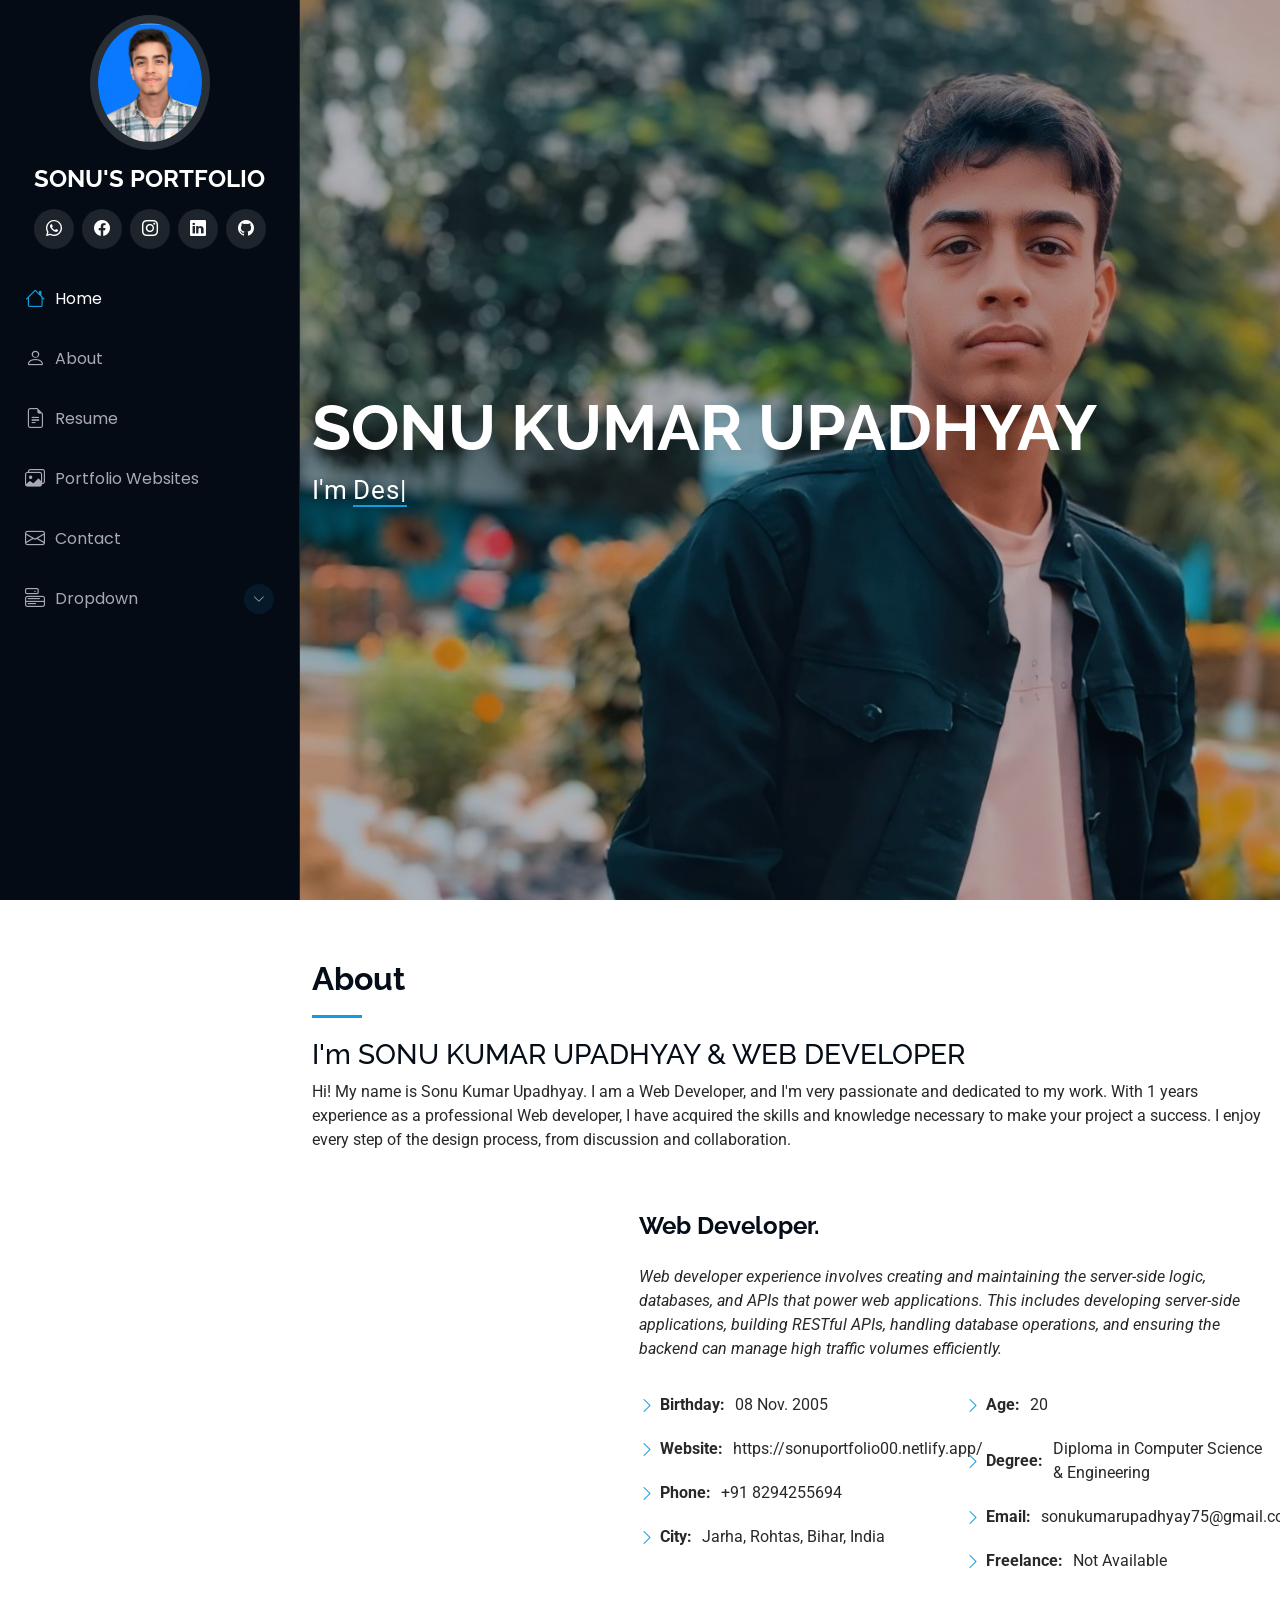
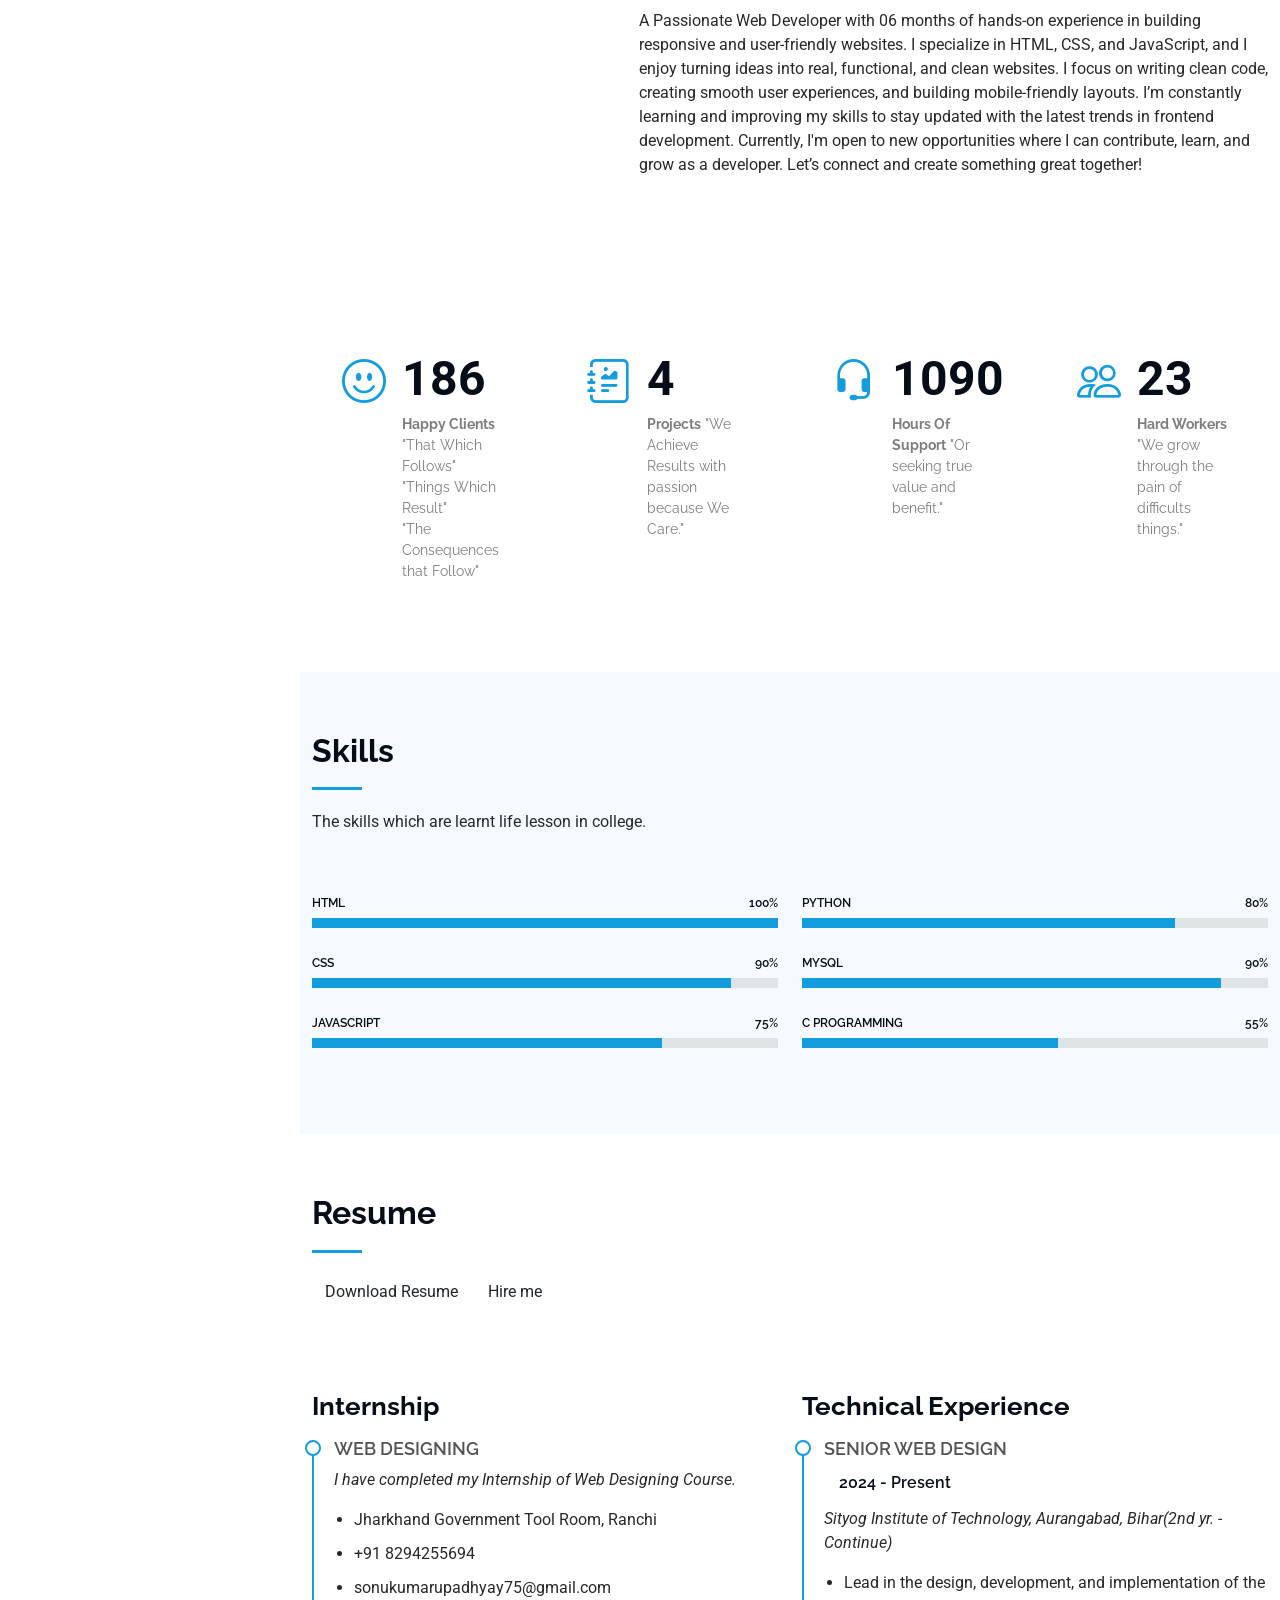
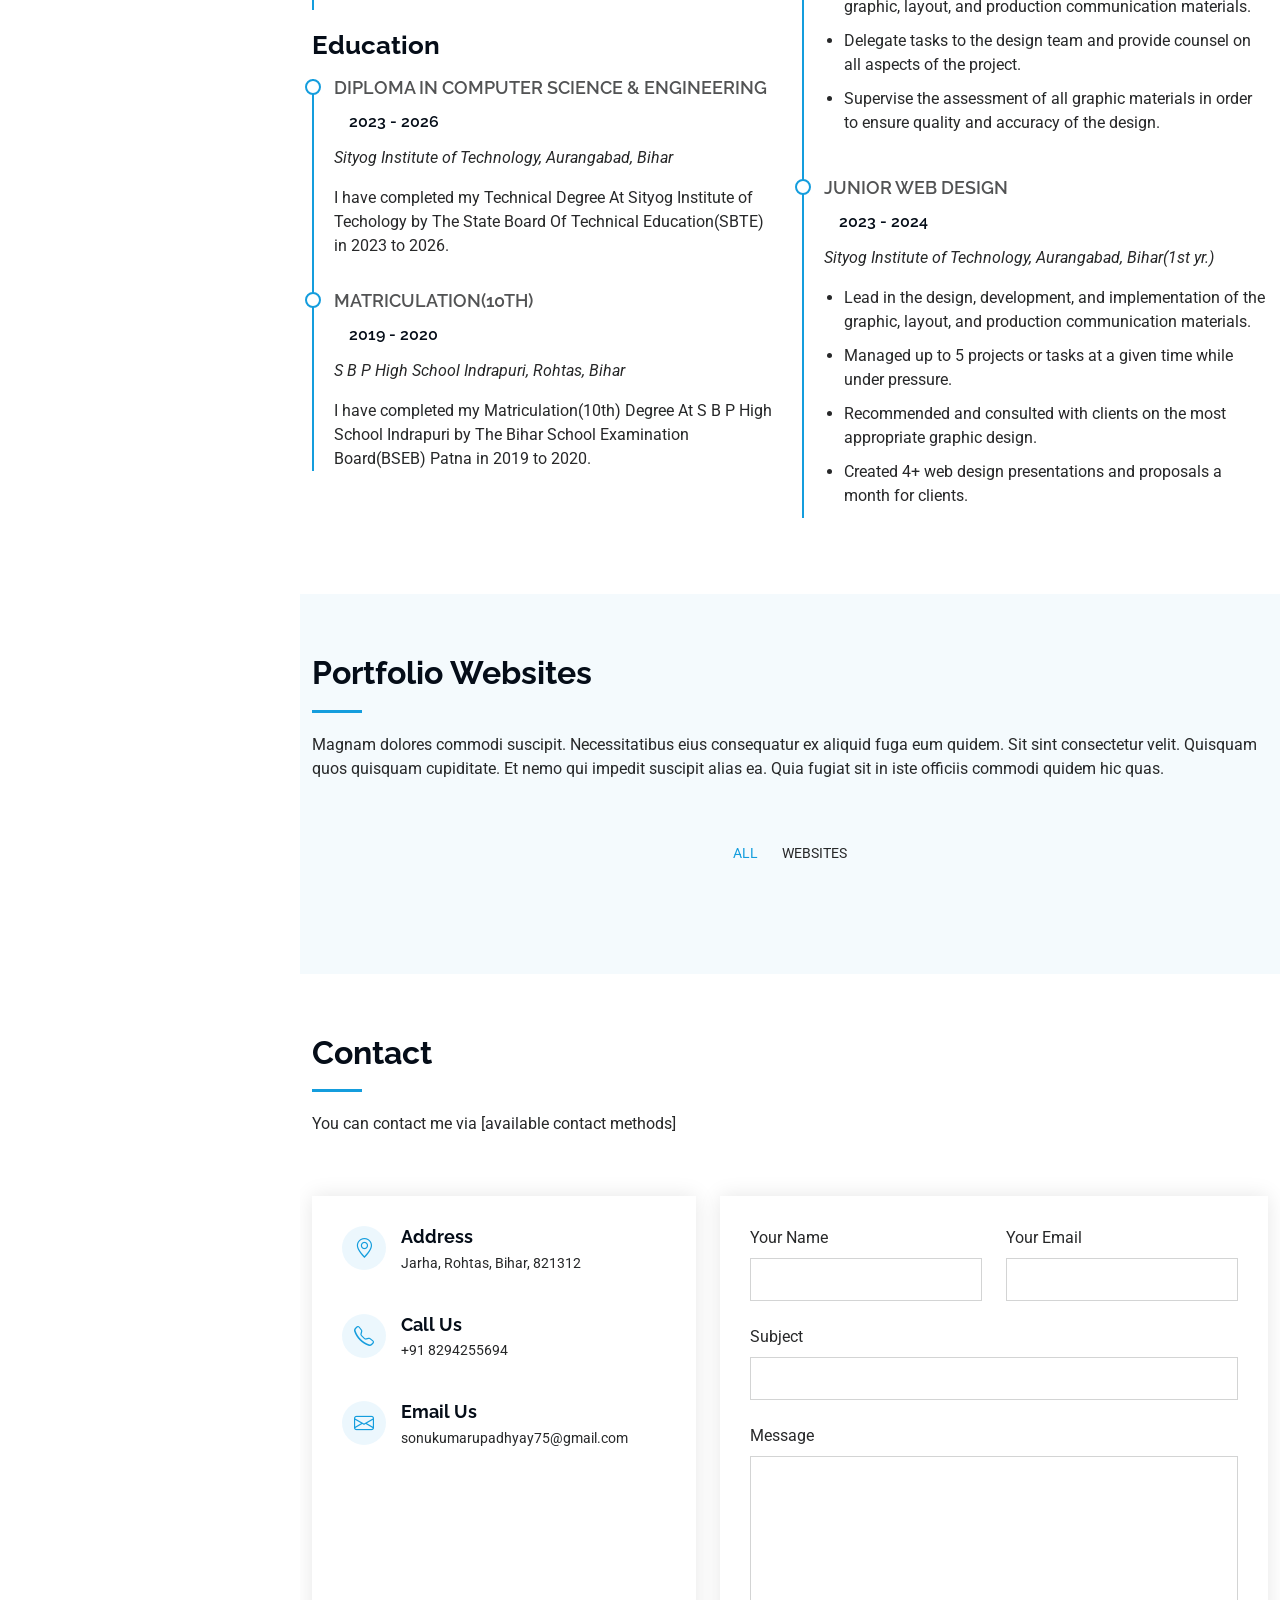
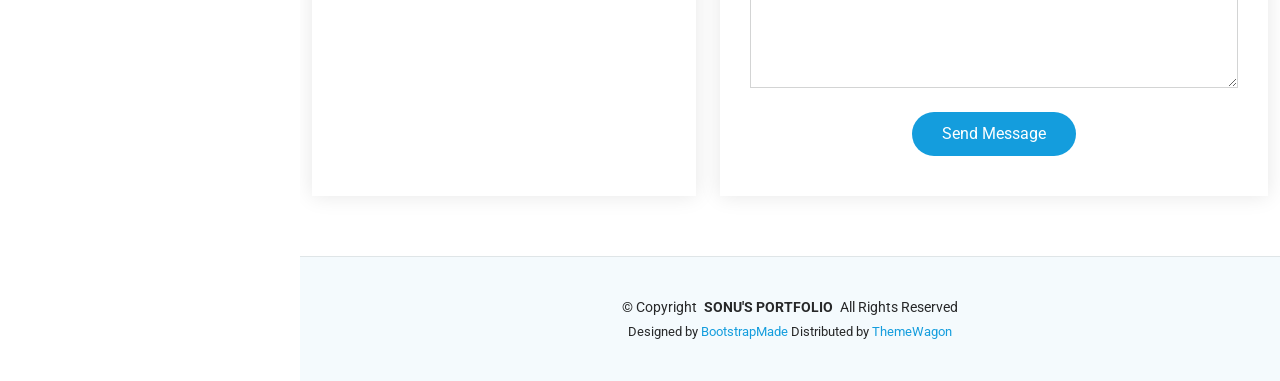
==== index.html @ 7011b76c "Add files via upload" ====
<!DOCTYPE html>
<html lang="en">

<head>
  <meta charset="utf-8">
  <meta content="width=device-width, initial-scale=1.0" name="viewport">
  <title>Sonu's Portfolio Website Template</title>
  <meta content="" name="description">
  <meta content="" name="keywords">

  <!-- Favicons -->
  <link href="assets/img/favicon.png" rel="icon">
  <link href="assets/img/apple-touch-icon.png" rel="apple-touch-icon">

  <!-- Fonts -->
  <link href="https://fonts.googleapis.com" rel="preconnect">
  <link href="https://fonts.gstatic.com" rel="preconnect" crossorigin>
  <link href="https://fonts.googleapis.com/css2?family=Roboto:ital,wght@0,100;0,300;0,400;0,500;0,700;0,900;1,100;1,300;1,400;1,500;1,700;1,900&family=Poppins:ital,wght@0,100;0,200;0,300;0,400;0,500;0,600;0,700;0,800;0,900;1,100;1,200;1,300;1,400;1,500;1,600;1,700;1,800;1,900&family=Raleway:ital,wght@0,100;0,200;0,300;0,400;0,500;0,600;0,700;0,800;0,900;1,100;1,200;1,300;1,400;1,500;1,600;1,700;1,800;1,900&display=swap" rel="stylesheet">

  <!-- Vendor CSS Files -->
  <link href="assets/vendor/bootstrap/css/bootstrap.min.css" rel="stylesheet">
  <link href="assets/vendor/bootstrap-icons/bootstrap-icons.css" rel="stylesheet">
  <link href="assets/vendor/aos/aos.css" rel="stylesheet">
  <link href="assets/vendor/glightbox/css/glightbox.min.css" rel="stylesheet">
  <link href="assets/vendor/swiper/swiper-bundle.min.css" rel="stylesheet">

  <!-- Main CSS File -->
  <link href="assets/css/main.css" rel="stylesheet">

  <!-- =======================================================
  * Template Name: iPortfolio
  * Template URL: https://bootstrapmade.com/iportfolio-bootstrap-portfolio-websites-template/
  * Updated: Jun 29 2024 with Bootstrap v5.3.3
  * Author: BootstrapMade.com
  * License: https://bootstrapmade.com/license/
  ======================================================== -->
</head>

<body class="index-page">

  <header id="header" class="header dark-background d-flex flex-column">
    <i class="header-toggle d-xl-none bi bi-list"></i>

    <div class="profile-img">
      <img src="assets/img/sku8766.png" alt="" class="img-fluid rounded-circle">
    </div>

    <a href="index.html" class="logo d-flex align-items-center justify-content-center">
      <!-- Uncomment the line below if you also wish to use an image logo -->
      <!-- <img src="assets/img/logo.png" alt=""> -->
      <h1 class="sitename">SONU'S PORTFOLIO</h1>
    </a>

    <div class="social-links text-center">
      <a href="https://wa.me/+918294255694" class="whatsapp"><i class="bi bi-whatsapp"></i></a>
      <a href="https://www.facebook.com/share/15ScJvqn5C/" class="facebook"><i class="bi bi-facebook"></i></a>
      <a href="ttps://www.instagram.com/sonu_upadhyay_5354" class="instagram"><i class="bi bi-instagram"></i></a>
      <a href="https://www.linkedin.com/in/sonu-kumar-upadhyay-8b13aa361" class="linkedin"><i class="bi bi-linkedin"></i></a>
      <a href="hhttps://github.com/upad5694coder" class="github"><i class="bi bi-github"></i></a>
    </div>

    <nav id="navmenu" class="navmenu">
      <ul>
        <li><a href="#hero" class="active"><i class="bi bi-house navicon"></i>Home</a></li>
        <li><a href="#about"><i class="bi bi-person navicon"></i> About</a></li>
        <li><a href="#resume"><i class="bi bi-file-earmark-text navicon"></i> Resume</a></li>
        <li><a href="#portfolio"><i class="bi bi-images navicon"></i> Portfolio Websites</a></li>
        <li><a href="#contact"><i class="bi bi-envelope navicon"></i> Contact</a></li>
        <li class="dropdown"><a href="#"><i class="bi bi-menu-button navicon"></i> <span>Dropdown</span> <i class="bi bi-chevron-down toggle-dropdown"></i></a>
          <ul>
            <li><a href="#">Dropdown 1</a></li>
            <li class="dropdown"><a href="#"><span>Deep Dropdown</span> <i class="bi bi-chevron-down toggle-dropdown"></i></a>
              <ul>
                <li><a href="#">Deep Dropdown 1</a></li>
                <li><a href="#">Deep Dropdown 2</a></li>
                <li><a href="#">Deep Dropdown 3</a></li>
                <li><a href="#">Deep Dropdown 4</a></li>
                <li><a href="#">Deep Dropdown 5</a></li>
              </ul>
            </li>
            <li><a href="#">Dropdown 2</a></li>
            <li><a href="#">Dropdown 3</a></li>
            <li><a href="#">Dropdown 4</a></li>
          </ul>
        </li>
      </ul>
    </nav>

  </header>

  <main class="main">

    <!-- Hero Section -->
    <section id="hero" class="hero section dark-background">

      <img src="assets/img/mypic.jpg" alt="" data-aos="fade-in" class="">

      <div class="container" data-aos="fade-up" data-aos-delay="100">
        <h2>SONU KUMAR UPADHYAY</h2>
        <p>I'm <span class="typed" data-typed-items="Designer, Developer">Designer</span><span class="typed-cursor typed-cursor--blink" aria-hidden="true"></span><span class="typed-cursor typed-cursor--blink" aria-hidden="true"></span></p>
      </div>

    </section><!-- /Hero Section -->

    <!-- About Section -->
    <section id="about" class="about section">

      <!-- Section Title -->
      <div class="container section-title" data-aos="fade-up">
        <h2>About</h2>
        <p><h3>I'm SONU KUMAR UPADHYAY & <span>WEB DEVELOPER</span></h3>
                  <p>Hi! My name is Sonu Kumar Upadhyay. I am a Web Developer, and I'm very passionate and dedicated
                    to my work. With 1 years experience as a professional Web developer, I have acquired the skills and knowledge necessary to make your project a success. I enjoy every step of the design process, from discussion and collaboration.</p>
      </div><!-- End Section Title -->

      <div class="container" data-aos="fade-up" data-aos-delay="100">

        <div class="row gy-4 justify-content-center">
          <div class="col-lg-4">
            <img src="assets/img/my-profile-img.jpg" class="img-fluid" alt="">
          </div>
          <div class="col-lg-8 content">
            <h2>Web Developer.</h2>
            <p class="fst-italic py-3">
              Web developer experience involves creating and maintaining the server-side logic, databases, and APIs that power web applications. This includes developing server-side applications, building RESTful APIs, handling database operations, and ensuring the backend can manage high traffic volumes efficiently.
            </p>
            <div class="row">
              <div class="col-lg-6">
                <ul>
                  <li><i class="bi bi-chevron-right"></i> <strong>Birthday:</strong> <span> 08 Nov. 2005</span></li>
                  <li><i class="bi bi-chevron-right"></i> <strong>Website:</strong> <span> https://sonuportfolio00.netlify.app/</span></li>
                  <li><i class="bi bi-chevron-right"></i> <strong>Phone:</strong> <span> +91 8294255694</span></li>
                  <li><i class="bi bi-chevron-right"></i> <strong>City:</strong> <span> Jarha, Rohtas, Bihar, India</span></li>
                </ul>
              </div>
              <div class="col-lg-6">
                <ul>
                  <li><i class="bi bi-chevron-right"></i> <strong>Age:</strong> <span> 20</span></li>
                  <li><i class="bi bi-chevron-right"></i> <strong>Degree:</strong> <span> Diploma in Computer Science & Engineering</span></li>
                  <li><i class="bi bi-chevron-right"></i> <strong>Email:</strong> <span> sonukumarupadhyay75@gmail.com</span></li>
                  <li><i class="bi bi-chevron-right"></i> <strong>Freelance:</strong> <span> Not Available</span></li>
                </ul>
              </div>
            </div>
            <p class="py-3">
              A Passionate Web Developer with 06 months of hands-on experience in building responsive and user-friendly websites. I specialize in HTML, CSS, and JavaScript, and I enjoy turning ideas into real, functional, and clean websites. I focus on writing clean code, creating smooth user experiences, and building mobile-friendly layouts. I’m constantly learning and improving my skills to stay updated with the latest trends in frontend development. Currently, I'm open to new opportunities where I can contribute, learn, and grow as a developer. Let’s connect and create something great together!
            </p>
          </div>
        </div>

      </div>

    </section><!-- /About Section -->

    <!-- Stats Section -->
    <section id="stats" class="stats section">

      <div class="container" data-aos="fade-up" data-aos-delay="100">

        <div class="row gy-4">

          <div class="col-lg-3 col-md-6">
            <div class="stats-item">
              <i class="bi bi-emoji-smile"></i>
              <span data-purecounter-start="0" data-purecounter-end="232" data-purecounter-duration="1" class="purecounter"></span>
              <p><strong>Happy Clients</strong> <span>"That Which Follows"<br>"Things Which Result"<br>"The Consequences that Follow"</span></p>
            </div>
          </div><!-- End Stats Item -->

          <div class="col-lg-3 col-md-6">
            <div class="stats-item">
              <i class="bi bi-journal-richtext"></i>
              <span data-purecounter-start="0" data-purecounter-end="5" data-purecounter-duration="1" class="purecounter"></span>
              <p><strong>Projects</strong> <span>"We Achieve Results with passion because We Care."</span></p>
            </div>
          </div><!-- End Stats Item -->

          <div class="col-lg-3 col-md-6">
            <div class="stats-item">
              <i class="bi bi-headset"></i>
              <span data-purecounter-start="0" data-purecounter-end="1453" data-purecounter-duration="1" class="purecounter"></span>
              <p><strong>Hours Of Support</strong> <span>"Or seeking true value and benefit."</span></p>
            </div>
          </div><!-- End Stats Item -->

          <div class="col-lg-3 col-md-6">
            <div class="stats-item">
              <i class="bi bi-people"></i>
              <span data-purecounter-start="0" data-purecounter-end="32" data-purecounter-duration="1" class="purecounter"></span>
              <p><strong>Hard Workers</strong> <span>"We grow through the pain of difficults things."</span></p>
            </div>
          </div><!-- End Stats Item -->

        </div>

      </div>

    </section><!-- /Stats Section -->

    <!-- Skills Section -->
    <section id="skills" class="skills section light-background">

      <!-- Section Title -->
      <div class="container section-title" data-aos="fade-up">
        <h2>Skills</h2>
        <p>The skills which are learnt life lesson in college.</p>
      </div><!-- End Section Title -->

      <div class="container" data-aos="fade-up" data-aos-delay="100">

        <div class="row skills-content skills-animation">

          <div class="col-lg-6">

            <div class="progress">
              <span class="skill"><span>HTML</span> <i class="val">100%</i></span>
              <div class="progress-bar-wrap">
                <div class="progress-bar" role="progressbar" aria-valuenow="100" aria-valuemin="0" aria-valuemax="100"></div>
              </div>
            </div><!-- End Skills Item -->

            <div class="progress">
              <span class="skill"><span>CSS</span> <i class="val">90%</i></span>
              <div class="progress-bar-wrap">
                <div class="progress-bar" role="progressbar" aria-valuenow="90" aria-valuemin="0" aria-valuemax="100"></div>
              </div>
            </div><!-- End Skills Item -->

            <div class="progress">
              <span class="skill"><span>JavaScript</span> <i class="val">75%</i></span>
              <div class="progress-bar-wrap">
                <div class="progress-bar" role="progressbar" aria-valuenow="75" aria-valuemin="0" aria-valuemax="100"></div>
              </div>
            </div><!-- End Skills Item -->

          </div>

          <div class="col-lg-6">

            <div class="progress">
              <span class="skill"><span>Python</span> <i class="val">80%</i></span>
              <div class="progress-bar-wrap">
                <div class="progress-bar" role="progressbar" aria-valuenow="80" aria-valuemin="0" aria-valuemax="100"></div>
              </div>
            </div><!-- End Skills Item -->

            <div class="progress">
              <span class="skill"><span>MySQL</span> <i class="val">90%</i></span>
              <div class="progress-bar-wrap">
                <div class="progress-bar" role="progressbar" aria-valuenow="90" aria-valuemin="0" aria-valuemax="100"></div>
              </div>
            </div><!-- End Skills Item -->

            <div class="progress">
              <span class="skill"><span>C Programming</span> <i class="val">55%</i></span>
              <div class="progress-bar-wrap">
                <div class="progress-bar" role="progressbar" aria-valuenow="55" aria-valuemin="0" aria-valuemax="100"></div>
              </div>
            </div><!-- End Skills Item -->

          </div>

        </div>

      </div>

    </section><!-- /Skills Section -->

    <!-- Resume Section -->
    <section id="resume" class="resume section">

      <!-- Section Title -->
      <div class="container section-title" data-aos="fade-up">
        <h2>Resume</h2>
        <div class="row">
                    <div class="buttons padd-15">
                      <a href="https://drive.google.com/file/d/1_R8gnWcje_d4gYg6heB71OXrcswpWEmY/view?usp=drive_link" class="btn">Download Resume</a>
                      <a href="#contact" data-section-index="1" class="btn hire-me">Hire me</a>
                    </div>
                  </div>
      </div><!-- End Section Title -->

      <div class="container">

        <div class="row">

          <div class="col-lg-6" data-aos="fade-up" data-aos-delay="100">
            <h3 class="resume-title">Internship</h3>

            <div class="resume-item pb-0">
              <h4>Web Designing</h4>
              <p><em>I have completed my Internship of Web Designing Course.</em></p>
              <ul>
                <li>Jharkhand Government Tool Room, Ranchi</li>
                <li>+91 8294255694</li>
                <li>sonukumarupadhyay75@gmail.com</li>
              </ul>
            </div><!-- Edn Resume Item -->

            <h3 class="resume-title">Education</h3>
            <div class="resume-item">
              <h4>Diploma in Computer Science & Engineering</h4>
              <h5>2023 - 2026</h5>
              <p><em>Sityog Institute of Technology, Aurangabad, Bihar</em></p>
              <p>I have completed my Technical Degree At Sityog Institute of Techology by The State Board Of Technical Education(SBTE) in 2023 to 2026.</p>
            </div><!-- Edn Resume Item -->

            <div class="resume-item">
              <h4>Matriculation(10th)</h4>
              <h5>2019 - 2020</h5>
              <p><em>S B P High School Indrapuri, Rohtas, Bihar</em></p>
              <p>I have completed my Matriculation(10th) Degree At S B P High School Indrapuri by The Bihar School Examination Board(BSEB) Patna in 2019 to 2020.</p>
            </div><!-- Edn Resume Item -->

          </div>

          <div class="col-lg-6" data-aos="fade-up" data-aos-delay="200">
            <h3 class="resume-title">Technical Experience</h3>
            <div class="resume-item">
              <h4>Senior Web Design</h4>
              <h5>2024 - Present</h5>
              <p><em>Sityog Institute of Technology, Aurangabad, Bihar(2nd yr. - Continue)</em></p>
              <ul>
                <li>Lead in the design, development, and implementation of the graphic, layout, and production communication materials.</li>
                <li>Delegate tasks to the design team and provide counsel on all aspects of the project.</li>
                <li>Supervise the assessment of all graphic materials in order to ensure quality and accuracy of the design.</li>
              </ul>
            </div><!-- Edn Resume Item -->

            <div class="resume-item">
              <h4>Junior Web Design</h4>
              <h5>2023 - 2024</h5>
              <p><em>Sityog Institute of Technology, Aurangabad, Bihar(1st yr.)</em></p>
              <ul>
                <li>Lead in the design, development, and implementation of the graphic, layout, and production communication materials.</li>
                <li>Managed up to 5 projects or tasks at a given time while under pressure.</li>
                <li>Recommended and consulted with clients on the most appropriate graphic design.</li>
                <li>Created 4+  web design presentations and proposals a month for clients.</li>
              </ul>
            </div><!-- Edn Resume Item -->

          </div>

        </div>

      </div>

    </section><!-- /Resume Section -->

    <!-- Portfolio Section -->
    <section id="portfolio" class="portfolio section light-background">

      <!-- Section Title -->
      <div class="container section-title" data-aos="fade-up">
        <h2>Portfolio Websites</h2>
        <p>Magnam dolores commodi suscipit. Necessitatibus eius consequatur ex aliquid fuga eum quidem. Sit sint consectetur velit. Quisquam quos quisquam cupiditate. Et nemo qui impedit suscipit alias ea. Quia fugiat sit in iste officiis commodi quidem hic quas.</p>
      </div><!-- End Section Title -->

      <div class="container">

        <div class="isotope-layout" data-default-filter="*" data-layout="masonry" data-sort="original-order">

          <ul class="portfolio-filters isotope-filters" data-aos="fade-up" data-aos-delay="100">
            <li data-filter="*" class="filter-active">All</li>
            <li data-filter=".filter-app">Websites</li>
          </ul><!-- End Portfolio Filters -->

          <div class="row gy-4 isotope-container" data-aos="fade-up" data-aos-delay="200">

            <div class="col-lg-4 col-md-6 portfolio-item isotope-item filter-app">
              <div class="portfolio-content h-100">
                <img src="assets/img/portfolio/app-1.jpg" class="img-fluid" alt="">
                <div class="portfolio-info">
                  <h4>Websites 1</h4>
                  <p>First Portfolio Website</p>
                  <a href="assets/img/portfolio/app-1.jpg" title="App 1" data-gallery="portfolio-gallery-app" class="glightbox preview-link"><i class="bi bi-zoom-in"></i></a>
                  <a href="portfolio-details.html" title="More Details" class="details-link"><i class="bi bi-link-45deg"></i></a>
                </div>
              </div>
            </div><!-- End Portfolio Item -->

            <div class="col-lg-4 col-md-6 portfolio-item isotope-item filter-app">
              <div class="portfolio-content h-100">
                <img src="assets/img/portfolio/app-2.jpg" class="img-fluid" alt="">
                <div class="portfolio-info">
                  <h4>Websites 2</h4>
                  <p>Second Portfolio Website</p>
                  <a href="assets/img/portfolio/app-2.jpg" title="App 2" data-gallery="portfolio-gallery-app" class="glightbox preview-link"><i class="bi bi-zoom-in"></i></a>
                  <a href="portfolio-details.html" title="More Details" class="details-link"><i class="bi bi-link-45deg"></i></a>
                </div>
              </div>
            </div><!-- End Portfolio Item -->

           
            <div class="col-lg-4 col-md-6 portfolio-item isotope-item filter-app">
              <div class="portfolio-content h-100">
                <img src="assets/img/portfolio/app-3.png" class="img-fluid" alt="">
                <div class="portfolio-info">
                  <h4>Websites 3</h4>
                  <p>Third Portfolio Website</p>
                  <a href="assets/img/portfolio/app-3.jpg" title="App 3" data-gallery="portfolio-gallery-app" class="glightbox preview-link"><i class="bi bi-zoom-in"></i></a>
                  <a href="portfolio-details.html" title="More Details" class="details-link"><i class="bi bi-link-45deg"></i></a>
                </div>
              </div>
            </div><!-- End Portfolio Item -->
          </div><!-- End Portfolio Container -->

        </div>

      </div>

    </section><!-- /Portfolio Section -->

    <!-- Contact Section -->
    <section id="contact" class="contact section">

      <!-- Section Title -->
      <div class="container section-title" data-aos="fade-up">
        <h2>Contact</h2>
        <p>You can contact me via [available contact methods]</p>
      </div><!-- End Section Title -->

      <div class="container" data-aos="fade-up" data-aos-delay="100">

        <div class="row gy-4">

          <div class="col-lg-5">

            <div class="info-wrap">
              <div class="info-item d-flex" data-aos="fade-up" data-aos-delay="200">
                <i class="bi bi-geo-alt flex-shrink-0"></i>
                <div>
                  <h3>Address</h3>
                  <p>Jarha, Rohtas, Bihar, 821312</p>
                </div>
              </div><!-- End Info Item -->

              <div class="info-item d-flex" data-aos="fade-up" data-aos-delay="300">
                <i class="bi bi-telephone flex-shrink-0"></i>
                <div>
                  <h3>Call Us</h3>
                  <p>+91 8294255694</p>
                </div>
              </div><!-- End Info Item -->

              <div class="info-item d-flex" data-aos="fade-up" data-aos-delay="400">
                <i class="bi bi-envelope flex-shrink-0"></i>
                <div>
                  <h3>Email Us</h3>
                  <p>sonukumarupadhyay75@gmail.com</p>
                </div>
              </div><!-- End Info Item -->

              <iframe src="https://www.google.com/maps/embed?pb=gc43Y46UdydUbeoq5" frameborder="0" style="border:0; width: 100%; height: 270px;" allowfullscreen="" loading="lazy" referrerpolicy="no-referrer-when-downgrade"></iframe>
            </div>
          </div>

          <div class="col-lg-7">
            <form action="forms/contact.php" method="post" class="php-email-form" data-aos="fade-up" data-aos-delay="200">
              <div class="row gy-4">

                <div class="col-md-6">
                  <label for="name-field" class="pb-2">Your Name</label>
                  <input type="text" name="name" id="name-field" class="form-control" required="">
                </div>

                <div class="col-md-6">
                  <label for="email-field" class="pb-2">Your Email</label>
                  <input type="email" class="form-control" name="email" id="email-field" required="">
                </div>

                <div class="col-md-12">
                  <label for="subject-field" class="pb-2">Subject</label>
                  <input type="text" class="form-control" name="subject" id="subject-field" required="">
                </div>

                <div class="col-md-12">
                  <label for="message-field" class="pb-2">Message</label>
                  <textarea class="form-control" name="message" rows="10" id="message-field" required=""></textarea>
                </div>

                <div class="col-md-12 text-center">
                  <div class="loading">Loading</div>
                  <div class="error-message"></div>
                  <div class="sent-message">Your message has been sent. Thank you!</div>

                  <button type="submit">Send Message</button>
                </div>

              </div>
            </form>
          </div><!-- End Contact Form -->

        </div>

      </div>

    </section><!-- /Contact Section -->

  </main>

  <footer id="footer" class="footer position-relative light-background">

    <div class="container">
      <div class="copyright text-center ">
        <p>© <span>Copyright</span> <strong class="px-1 sitename">SONU'S PORTFOLIO</strong> <span>All Rights Reserved</span></p>
      </div>
      <div class="credits">
        <!-- All the links in the footer should remain intact. -->
        <!-- You can delete the links only if you've purchased the pro version. -->
        <!-- Licensing information: https://bootstrapmade.com/license/ -->
        <!-- Purchase the pro version with working PHP/AJAX contact form: [buy-url] -->
        Designed by <a href="https://bootstrapmade.com/">BootstrapMade</a> Distributed by <a href="https://themewagon.com">ThemeWagon</a>
      </div>
    </div>

  </footer>

  <!-- Scroll Top -->
  <a href="#" id="scroll-top" class="scroll-top d-flex align-items-center justify-content-center"><i class="bi bi-arrow-up-short"></i></a>

  <!-- Preloader -->
  <div id="preloader"></div>

  <!-- Vendor JS Files -->
  <script src="assets/vendor/bootstrap/js/bootstrap.bundle.min.js"></script>
  <script src="assets/vendor/php-email-form/validate.js"></script>
  <script src="assets/vendor/aos/aos.js"></script>
  <script src="assets/vendor/typed.js/typed.umd.js"></script>
  <script src="assets/vendor/purecounter/purecounter_vanilla.js"></script>
  <script src="assets/vendor/waypoints/noframework.waypoints.js"></script>
  <script src="assets/vendor/glightbox/js/glightbox.min.js"></script>
  <script src="assets/vendor/imagesloaded/imagesloaded.pkgd.min.js"></script>
  <script src="assets/vendor/isotope-layout/isotope.pkgd.min.js"></script>
  <script src="assets/vendor/swiper/swiper-bundle.min.js"></script>

  <!-- Main JS File -->
  <script src="assets/js/main.js"></script>

</body>

</html>
---- assets/css/main.css ----
/**
* Template Name: iPortfolio
* Template URL: https://bootstrapmade.com/iportfolio-bootstrap-portfolio-websites-template/
* Updated: Jun 29 2024 with Bootstrap v5.3.3
* Author: BootstrapMade.com
* License: https://bootstrapmade.com/license/
*/

/*--------------------------------------------------------------
# Font & Color Variables
# Help: https://bootstrapmade.com/color-system/
--------------------------------------------------------------*/
/* Fonts */
:root {
  --default-font: "Roboto",  system-ui, -apple-system, "Segoe UI", Roboto, "Helvetica Neue", Arial, "Noto Sans", "Liberation Sans", sans-serif, "Apple Color Emoji", "Segoe UI Emoji", "Segoe UI Symbol", "Noto Color Emoji";
  --heading-font: "Raleway",  sans-serif;
  --nav-font: "Poppins",  sans-serif;
}

/* Global Colors - The following color variables are used throughout the website. Updating them here will change the color scheme of the entire website */
:root { 
  --background-color: #ffffff; /* Background color for the entire website, including individual sections */
  --default-color: #272829; /* Default color used for the majority of the text content across the entire website */
  --heading-color: #050d18; /* Color for headings, subheadings and title throughout the website */
  --accent-color: #149ddd; /* Accent color that represents your brand on the website. It's used for buttons, links, and other elements that need to stand out */
  --surface-color: #ffffff; /* The surface color is used as a background of boxed elements within sections, such as cards, icon boxes, or other elements that require a visual separation from the global background. */
  --contrast-color: #ffffff; /* Contrast color for text, ensuring readability against backgrounds of accent, heading, or default colors. */
}

/* Nav Menu Colors - The following color variables are used specifically for the navigation menu. They are separate from the global colors to allow for more customization options */
:root {
  --nav-color: #a8a9b4;  /* The default color of the main navmenu links */
  --nav-hover-color: #ffffff; /* Applied to main navmenu links when they are hovered over or active */
  --nav-mobile-background-color: #040b14; /* Used as the background color for mobile navigation menu */
  --nav-dropdown-background-color: #040b14; /* Used as the background color for dropdown items that appear when hovering over primary navigation items */
  --nav-dropdown-color: #a8a9b4; /* Used for navigation links of the dropdown items in the navigation menu. */
  --nav-dropdown-hover-color: #ffffff; /* Similar to --nav-hover-color, this color is applied to dropdown navigation links when they are hovered over. */
}

/* Color Presets - These classes override global colors when applied to any section or element, providing reuse of the sam color scheme. */

.light-background {
  --background-color: #f4fafd;
  --surface-color: #ffffff;
}

.dark-background {
  --background-color: #040b14;
  --default-color: #ffffff;
  --heading-color: #ffffff;
  --surface-color: #151f2b;
  --contrast-color: #ffffff;
}

/* Smooth scroll */
:root {
  scroll-behavior: smooth;
}

/*--------------------------------------------------------------
# General Styling & Shared Classes
--------------------------------------------------------------*/
body {
  color: var(--default-color);
  background-color: var(--background-color);
  font-family: var(--default-font);
}

a {
  color: var(--accent-color);
  text-decoration: none;
  transition: 0.3s;
}

a:hover {
  color: color-mix(in srgb, var(--accent-color), transparent 25%);
  text-decoration: none;
}

h1,
h2,
h3,
h4,
h5,
h6 {
  color: var(--heading-color);
  font-family: var(--heading-font);
}

/* PHP Email Form Messages
------------------------------*/
.php-email-form .error-message {
  display: none;
  background: #df1529;
  color: #ffffff;
  text-align: left;
  padding: 15px;
  margin-bottom: 24px;
  font-weight: 600;
}

.php-email-form .sent-message {
  display: none;
  color: #ffffff;
  background: #059652;
  text-align: center;
  padding: 15px;
  margin-bottom: 24px;
  font-weight: 600;
}

.php-email-form .loading {
  display: none;
  background: var(--surface-color);
  text-align: center;
  padding: 15px;
  margin-bottom: 24px;
}

.php-email-form .loading:before {
  content: "";
  display: inline-block;
  border-radius: 50%;
  width: 24px;
  height: 24px;
  margin: 0 10px -6px 0;
  border: 3px solid var(--accent-color);
  border-top-color: var(--surface-color);
  animation: php-email-form-loading 1s linear infinite;
}

@keyframes php-email-form-loading {
  0% {
    transform: rotate(0deg);
  }

  100% {
    transform: rotate(360deg);
  }
}

/*--------------------------------------------------------------
# Global Header
--------------------------------------------------------------*/
.header {
  color: var(--default-color);
  background-color: var(--background-color);
  position: fixed;
  top: 0;
  left: 0;
  bottom: 0;
  padding: 0 15px;
  width: 300px;
  transition: all ease-in-out 0.3s;
  overflow-y: auto;
  z-index: 997;
  border-right: 1px solid color-mix(in srgb, var(--default-color), transparent 90%);
}

.header .profile-img img {
  margin: 15px auto;
  display: block;
  width: 120px;
  border: 8px solid color-mix(in srgb, var(--default-color), transparent 85%);
}

.header .logo {
  line-height: 1;
  margin-bottom: 15px;
}

.header .logo img {
  max-height: 32px;
  margin-right: 8px;
}

.header .logo h1 {
  font-size: 24px;
  margin: 0;
  font-weight: 700;
  color: var(--heading-color);
}

.header .social-links {
  margin: 0 0 20px 0;
}

.header .social-links a {
  font-size: 16px;
  display: inline-flex;
  align-items: center;
  justify-content: center;
  background: color-mix(in srgb, var(--default-color), transparent 90%);
  color: var(--default-color);
  margin: 0 2px;
  border-radius: 50%;
  text-align: center;
  width: 40px;
  height: 40px;
  transition: 0.3s;
}

.header .social-links a:hover {
  color: var(--contrast-color);
  background: var(--accent-color);
}

@media (min-width: 1200px) {

  .header~main,
  .header~#footer {
    margin-left: 300px;
  }
}

@media (max-width: 1199px) {
  .header {
    left: -100%;
  }
}

.header.header-show {
  left: 0;
}

.header .header-toggle {
  color: var(--contrast-color);
  background-color: var(--accent-color);
  font-size: 22px;
  display: flex;
  align-items: center;
  justify-content: center;
  width: 40px;
  height: 40px;
  border-radius: 50%;
  cursor: pointer;
  position: fixed;
  top: 15px;
  right: 15px;
  z-index: 9999;
  transition: background-color 0.3s;
}

.header .header-toggle:hover {
  color: var(--contrast-color);
  background-color: color-mix(in srgb, var(--accent-color) 90%, white 15%);
}

/*--------------------------------------------------------------
# Navigation Menu
--------------------------------------------------------------*/
.mobile-nav-toggle {
  display: none;
}

.navmenu {
  padding: 0;
  z-index: 9997;
}

.navmenu ul {
  list-style: none;
  padding: 0 0 20px 0;
  margin: 0;
}

.navmenu a,
.navmenu a:focus {
  color: var(--nav-color);
  padding: 15px 10px;
  font-family: var(--nav-font);
  font-size: 16px;
  font-weight: 400;
  display: flex;
  align-items: center;
  white-space: nowrap;
  transition: 0.3s;
  width: 100%;
}

.navmenu a .navicon,
.navmenu a:focus .navicon {
  font-size: 20px;
  margin-right: 10px;
}

.navmenu a .toggle-dropdown,
.navmenu a:focus .toggle-dropdown {
  font-size: 12px;
  line-height: 0;
  margin-left: auto;
  width: 30px;
  height: 30px;
  display: flex;
  align-items: center;
  justify-content: center;
  border-radius: 50%;
  transition: 0.3s;
  flex-shrink: 0;
  background-color: color-mix(in srgb, var(--accent-color), transparent 90%);
}

.navmenu a .toggle-dropdown:hover,
.navmenu a:focus .toggle-dropdown:hover {
  background-color: var(--accent-color);
  color: var(--contrast-color);
}

.navmenu a:hover,
.navmenu .active,
.navmenu .active:focus {
  color: var(--nav-hover-color);
}

.navmenu a:hover .navicon,
.navmenu .active .navicon,
.navmenu .active:focus .navicon {
  color: var(--accent-color);
}

.navmenu .active .toggle-dropdown,
.navmenu .active:focus .toggle-dropdown {
  background-color: var(--accent-color);
  color: var(--contrast-color);
  transform: rotate(180deg);
}

.navmenu .dropdown {
  display: block;
}

.navmenu .dropdown a,
.navmenu .dropdown a:focus {
  color: --nav-dropdown-color;
}

.navmenu .dropdown a:hover,
.navmenu .dropdown .active,
.navmenu .dropdown .active:focus {
  color: var(--nav-dropdown-hover-color);
}

.navmenu .dropdown ul {
  position: static;
  display: none;
  z-index: 99;
  padding: 5px 10px;
  margin: 5px 10px;
  background-color: var(--nav-dropdown-background-color);
  border: 1px solid color-mix(in srgb, var(--default-color), transparent 90%);
  box-shadow: none;
  transition: all 0.5s ease-in-out;
}

.navmenu .dropdown ul ul {
  background-color: rgba(33, 37, 41, 0.1);
}

.navmenu .dropdown>.dropdown-active {
  display: block;
  background-color: rgba(33, 37, 41, 0.03);
}

/*--------------------------------------------------------------
# Global Footer
--------------------------------------------------------------*/
.footer {
  color: var(--default-color);
  background-color: var(--background-color);
  font-size: 14px;
  padding: 40px 0;
  position: relative;
  border-top: 1px solid color-mix(in srgb, var(--default-color), transparent 90%);
}

.footer .copyright p {
  margin-bottom: 0;
}

.footer .credits {
  margin-top: 4px;
  font-size: 13px;
  text-align: center;
}

/*--------------------------------------------------------------
# Preloader
--------------------------------------------------------------*/
#preloader {
  position: fixed;
  inset: 0;
  z-index: 999999;
  overflow: hidden;
  background: var(--background-color);
  transition: all 0.6s ease-out;
}

#preloader:before {
  content: "";
  position: fixed;
  top: calc(50% - 30px);
  left: calc(50% - 30px);
  border: 6px solid #ffffff;
  border-color: var(--accent-color) transparent var(--accent-color) transparent;
  border-radius: 50%;
  width: 60px;
  height: 60px;
  animation: animate-preloader 1.5s linear infinite;
}

@keyframes animate-preloader {
  0% {
    transform: rotate(0deg);
  }

  100% {
    transform: rotate(360deg);
  }
}

/*--------------------------------------------------------------
# Scroll Top Button
--------------------------------------------------------------*/
.scroll-top {
  position: fixed;
  visibility: hidden;
  opacity: 0;
  right: 15px;
  bottom: -15px;
  z-index: 99999;
  background-color: var(--accent-color);
  width: 44px;
  height: 44px;
  border-radius: 50px;
  transition: all 0.4s;
}

.scroll-top i {
  font-size: 24px;
  color: var(--contrast-color);
  line-height: 0;
}

.scroll-top:hover {
  background-color: color-mix(in srgb, var(--accent-color), transparent 20%);
  color: var(--contrast-color);
}

.scroll-top.active {
  visibility: visible;
  opacity: 1;
  bottom: 15px;
}

/*--------------------------------------------------------------
# Disable aos animation delay on mobile devices
--------------------------------------------------------------*/
@media screen and (max-width: 768px) {
  [data-aos-delay] {
    transition-delay: 0 !important;
  }
}

/*--------------------------------------------------------------
# Global Page Titles & Breadcrumbs
--------------------------------------------------------------*/
.page-title {
  color: var(--default-color);
  background-color: var(--background-color);
  padding: 25px 0;
  position: relative;
}

.page-title h1 {
  font-size: 24px;
  font-weight: 700;
}

.page-title .breadcrumbs ol {
  display: flex;
  flex-wrap: wrap;
  list-style: none;
  padding: 0;
  margin: 0;
  font-size: 14px;
  font-weight: 400;
}

.page-title .breadcrumbs ol li+li {
  padding-left: 10px;
}

.page-title .breadcrumbs ol li+li::before {
  content: "/";
  display: inline-block;
  padding-right: 10px;
  color: color-mix(in srgb, var(--default-color), transparent 70%);
}

/*--------------------------------------------------------------
# Global Sections
--------------------------------------------------------------*/
section,
.section {
  color: var(--default-color);
  background-color: var(--background-color);
  padding: 60px 0;
  overflow: clip;
}



/*--------------------------------------------------------------
# Global Section Titles
--------------------------------------------------------------*/
.section-title {
  padding-bottom: 60px;
  position: relative;
}

.section-title h2 {
  font-size: 32px;
  font-weight: 700;
  margin-bottom: 20px;
  padding-bottom: 20px;
  position: relative;
}

.section-title h2:after {
  content: "";
  position: absolute;
  display: block;
  width: 50px;
  height: 3px;
  background: var(--accent-color);
  left: 0;
  bottom: 0;
}

.section-title p {
  margin-bottom: 0;
}

/*--------------------------------------------------------------
# Hero Section
--------------------------------------------------------------*/
.hero {
  width: 100%;
  min-height: 100vh;
  position: relative;
  padding: 80px 0;
  display: flex;
  align-items: center;
  justify-content: center;
}

.hero img {
  position: absolute;
  inset: 0;
  display: block;
  width: 100%;
  height: 100%;
  object-fit: cover;
  z-index: 1;
}

.hero:before {
  content: "";
  background: color-mix(in srgb, var(--background-color), transparent 70%);
  position: absolute;
  inset: 0;
  z-index: 2;
}

.hero .container {
  position: relative;
  z-index: 3;
}

.hero h2 {
  margin: 0;
  font-size: 64px;
  font-weight: 700;
}

.hero p {
  margin: 5px 0 0 0;
  font-size: 26px;
}

.hero p span {
  letter-spacing: 1px;
  border-bottom: 2px solid var(--accent-color);
}

.hero .social-links {
  margin-top: 25px;
}

.hero .social-links a {
  font-size: 24px;
  display: inline-block;
  color: color-mix(in srgb, var(--default-color), transparent 50%);
  line-height: 1;
  margin-right: 20px;
  transition: 0.3s;
}

.hero .social-links a:hover {
  color: var(--accent-color);
}

@media (max-width: 768px) {
  .hero h2 {
    font-size: 32px;
  }

  .hero p {
    font-size: 20px;
  }
}

/*--------------------------------------------------------------
# About Section
--------------------------------------------------------------*/
.about .content h2 {
  font-weight: 700;
  font-size: 24px;
}

.about .content ul {
  list-style: none;
  padding: 0;
}

.about .content ul li {
  margin-bottom: 20px;
  display: flex;
  align-items: center;
}

.about .content ul strong {
  margin-right: 10px;
}

.about .content ul i {
  font-size: 16px;
  margin-right: 5px;
  color: var(--accent-color);
  line-height: 0;
}

/*--------------------------------------------------------------
# Stats Section
--------------------------------------------------------------*/
.stats .stats-item {
  padding: 30px;
  width: 100%;
}

.stats .stats-item i {
  color: var(--accent-color);
  display: block;
  font-size: 44px;
  float: left;
  line-height: 0;
}

.stats .stats-item .purecounter {
  color: var(--heading-color);
  font-size: 48px;
  line-height: 40px;
  display: block;
  font-weight: 700;
  margin-left: 60px;
}

.stats .stats-item p {
  color: color-mix(in srgb, var(--default-color), transparent 40%);
  padding: 15px 0 0 0;
  margin: 0 0 0 60px;
  font-family: var(--heading-font);
  font-size: 14px;
}

/*--------------------------------------------------------------
# Skills Section
--------------------------------------------------------------*/
.skills .progress {
  height: 60px;
  display: block;
  background: none;
  border-radius: 0;
}

.skills .progress .skill {
  color: var(--heading-color);
  padding: 0;
  margin: 0 0 6px 0;
  text-transform: uppercase;
  display: block;
  font-weight: 600;
  font-family: var(--heading-font);
}

.skills .progress .skill .val {
  float: right;
  font-style: normal;
}

.skills .progress-bar-wrap {
  background: color-mix(in srgb, var(--default-color), transparent 90%);
  height: 10px;
}

.skills .progress-bar {
  width: 1px;
  height: 10px;
  transition: 0.9s;
  background-color: var(--accent-color);
}

/*--------------------------------------------------------------
# Resume Section
--------------------------------------------------------------*/
.resume .resume-title {
  color: var(--heading-color);
  font-size: 26px;
  font-weight: 700;
  margin-top: 20px;
  margin-bottom: 20px;
}

.resume .resume-item {
  padding: 0 0 20px 20px;
  margin-top: -2px;
  border-left: 2px solid var(--accent-color);
  position: relative;
}

.resume .resume-item h4 {
  line-height: 18px;
  font-size: 18px;
  font-weight: 600;
  text-transform: uppercase;
  color: color-mix(in srgb, var(--default-color), transparent 20%);
  margin-bottom: 10px;
}

.resume .resume-item h5 {
  font-size: 16px;
  padding: 5px 15px;
  display: inline-block;
  font-weight: 600;
  margin-bottom: 10px;
}

.resume .resume-item ul {
  padding-left: 20px;
}

.resume .resume-item ul li {
  padding-bottom: 10px;
}

.resume .resume-item:last-child {
  padding-bottom: 0;
}

.resume .resume-item::before {
  content: "";
  position: absolute;
  width: 16px;
  height: 16px;
  border-radius: 50px;
  left: -9px;
  top: 0;
  background: var(--background-color);
  border: 2px solid var(--accent-color);
}

.btn-download {
  display: inline-block;
  margin-top: 20px;
  padding: 10px 20px;
  background-color: forestgreen;
  color: white;
  text-decoration: none;
  border-radius: 360px;
}

/*--------------------------------------------------------------
# Portfolio Section
--------------------------------------------------------------*/
.portfolio .portfolio-filters {
  padding: 0;
  margin: 0 auto 20px auto;
  list-style: none;
  text-align: center;
}

.portfolio .portfolio-filters li {
  cursor: pointer;
  display: inline-block;
  padding: 0;
  font-size: 14px;
  font-weight: 400;
  margin: 0 10px;
  line-height: 1;
  text-transform: uppercase;
  margin-bottom: 10px;
  transition: all 0.3s ease-in-out;
}

.portfolio .portfolio-filters li:hover,
.portfolio .portfolio-filters li.filter-active {
  color: var(--accent-color);
}

.portfolio .portfolio-filters li:first-child {
  margin-left: 0;
}

.portfolio .portfolio-filters li:last-child {
  margin-right: 0;
}

@media (max-width: 575px) {
  .portfolio .portfolio-filters li {
    font-size: 14px;
    margin: 0 5px;
  }
}

.portfolio .portfolio-content {
  position: relative;
  overflow: hidden;
}

.portfolio .portfolio-content img {
  transition: 0.3s;
}

.portfolio .portfolio-content .portfolio-info {
  opacity: 0;
  position: absolute;
  inset: 0;
  z-index: 3;
  transition: all ease-in-out 0.3s;
  background: rgba(0, 0, 0, 0.6);
  padding: 15px;
}

.portfolio .portfolio-content .portfolio-info h4 {
  font-size: 14px;
  padding: 5px 10px;
  font-weight: 400;
  color: #ffffff;
  display: inline-block;
  background-color: var(--accent-color);
}

.portfolio .portfolio-content .portfolio-info p {
  position: absolute;
  bottom: 10px;
  text-align: center;
  display: inline-block;
  left: 0;
  right: 0;
  font-size: 16px;
  font-weight: 600;
  color: rgba(255, 255, 255, 0.8);
}

.portfolio .portfolio-content .portfolio-info .preview-link,
.portfolio .portfolio-content .portfolio-info .details-link {
  position: absolute;
  left: calc(50% - 40px);
  font-size: 26px;
  top: calc(50% - 14px);
  color: #fff;
  transition: 0.3s;
  line-height: 1.2;
}

.portfolio .portfolio-content .portfolio-info .preview-link:hover,
.portfolio .portfolio-content .portfolio-info .details-link:hover {
  color: var(--accent-color);
}

.portfolio .portfolio-content .portfolio-info .details-link {
  left: 50%;
  font-size: 34px;
  line-height: 0;
}

.portfolio .portfolio-content:hover .portfolio-info {
  opacity: 1;
}

.portfolio .portfolio-content:hover img {
  transform: scale(1.1);
}

/*--------------------------------------------------------------
# Services Section
--------------------------------------------------------------*/
.services .service-item {
  position: relative;
}

.services .service-item .icon {
  background: var(--accent-color);
  display: flex;
  align-items: center;
  justify-content: center;
  width: 54px;
  height: 54px;
  border-radius: 50%;
  transition: 0.5s;
  border: 1px solid var(--accent-color);
  margin-right: 20px;
}

.services .service-item .icon i {
  color: var(--contrast-color);
  font-size: 24px;
  line-height: 0;
}

.services .service-item:hover .icon {
  background: var(--surface-color);
}

.services .service-item:hover .icon i {
  color: var(--accent-color);
}

.services .service-item .title {
  font-weight: 700;
  margin-bottom: 15px;
  font-size: 18px;
}

.services .service-item .title a {
  color: var(--heading-color);
}

.services .service-item .title a:hover {
  color: var(--accent-color);
}

.services .service-item .description {
  line-height: 24px;
  font-size: 14px;
}

/*--------------------------------------------------------------
# Testimonials Section
--------------------------------------------------------------*/
.testimonials .testimonials-carousel,
.testimonials .testimonials-slider {
  overflow: hidden;
}

.testimonials .testimonial-item {
  box-sizing: content-box;
  text-align: center;
  min-height: 320px;
}

.testimonials .testimonial-item .testimonial-img {
  width: 90px;
  border-radius: 50%;
  margin: 0 auto;
}

.testimonials .testimonial-item h3 {
  font-size: 18px;
  font-weight: bold;
  margin: 10px 0 5px 0;
}

.testimonials .testimonial-item h4 {
  font-size: 14px;
  color: color-mix(in srgb, var(--default-color), transparent 20%);
  margin: 0;
}

.testimonials .testimonial-item .quote-icon-left,
.testimonials .testimonial-item .quote-icon-right {
  color: color-mix(in srgb, var(--accent-color), transparent 40%);
  font-size: 26px;
  line-height: 0;
}

.testimonials .testimonial-item .quote-icon-left {
  display: inline-block;
  left: -5px;
  position: relative;
}

.testimonials .testimonial-item .quote-icon-right {
  display: inline-block;
  right: -5px;
  position: relative;
  top: 10px;
  transform: scale(-1, -1);
}

.testimonials .testimonial-item p {
  font-style: italic;
  margin: 0 15px 15px 15px;
  padding: 20px;
  background-color: var(--surface-color);
  position: relative;
  margin-bottom: 35px;
  border-radius: 6px;
  box-shadow: 0px 2px 15px rgba(0, 0, 0, 0.1);
}

.testimonials .testimonial-item p::after {
  content: "";
  width: 0;
  height: 0;
  border-top: 20px solid var(--surface-color);
  border-right: 20px solid transparent;
  border-left: 20px solid transparent;
  position: absolute;
  bottom: -20px;
  left: calc(50% - 20px);
}

.testimonials .swiper-wrapper {
  height: auto;
}

.testimonials .swiper-pagination {
  margin-top: 40px;
  position: relative;
}

.testimonials .swiper-pagination .swiper-pagination-bullet {
  width: 12px;
  height: 12px;
  background-color: var(--background-color);
  opacity: 1;
  border: 1px solid var(--accent-color);
}

.testimonials .swiper-pagination .swiper-pagination-bullet-active {
  background-color: var(--accent-color);
}

/*--------------------------------------------------------------
# Contact Section
--------------------------------------------------------------*/
.contact .info-wrap {
  background-color: var(--surface-color);
  box-shadow: 0px 0px 20px rgba(0, 0, 0, 0.1);
  padding: 30px;
}

@media (max-width: 575px) {
  .contact .info-wrap {
    padding: 20px;
  }
}

.contact .info-item {
  margin-bottom: 40px;
}

.contact .info-item i {
  font-size: 20px;
  color: var(--accent-color);
  background: color-mix(in srgb, var(--accent-color), transparent 92%);
  width: 44px;
  height: 44px;
  display: flex;
  justify-content: center;
  align-items: center;
  border-radius: 50px;
  transition: all 0.3s ease-in-out;
  margin-right: 15px;
}

.contact .info-item h3 {
  padding: 0;
  font-size: 18px;
  font-weight: 700;
  margin-bottom: 5px;
}

.contact .info-item p {
  padding: 0;
  margin-bottom: 0;
  font-size: 14px;
}

.contact .info-item:hover i {
  background: var(--accent-color);
  color: var(--contrast-color);
}

.contact .php-email-form {
  background-color: var(--surface-color);
  height: 100%;
  padding: 30px;
  box-shadow: 0px 0px 20px rgba(0, 0, 0, 0.1);
}

@media (max-width: 575px) {
  .contact .php-email-form {
    padding: 20px;
  }
}

.contact .php-email-form input[type=text],
.contact .php-email-form input[type=email],
.contact .php-email-form textarea {
  font-size: 14px;
  padding: 10px 15px;
  box-shadow: none;
  border-radius: 0;
  color: var(--default-color);
  background-color: var(--surface-color);
  border-color: color-mix(in srgb, var(--default-color), transparent 80%);
}

.contact .php-email-form input[type=text]:focus,
.contact .php-email-form input[type=email]:focus,
.contact .php-email-form textarea:focus {
  border-color: var(--accent-color);
}

.contact .php-email-form input[type=text]::placeholder,
.contact .php-email-form input[type=email]::placeholder,
.contact .php-email-form textarea::placeholder {
  color: color-mix(in srgb, var(--default-color), transparent 70%);
}

.contact .php-email-form button[type=submit] {
  color: var(--contrast-color);
  background: var(--accent-color);
  border: 0;
  padding: 10px 30px;
  transition: 0.4s;
  border-radius: 50px;
}

.contact .php-email-form button[type=submit]:hover {
  background: color-mix(in srgb, var(--accent-color), transparent 25%);
}

/*--------------------------------------------------------------
# Portfolio Details Section
--------------------------------------------------------------*/
.portfolio-details .portfolio-details-slider img {
  width: 100%;
}

.portfolio-details .portfolio-details-slider .swiper-pagination {
  margin-top: 20px;
  position: relative;
}

.portfolio-details .portfolio-details-slider .swiper-pagination .swiper-pagination-bullet {
  width: 12px;
  height: 12px;
  background-color: color-mix(in srgb, var(--default-color), transparent 85%);
  opacity: 1;
}

.portfolio-details .portfolio-details-slider .swiper-pagination .swiper-pagination-bullet-active {
  background-color: var(--accent-color);
}

.portfolio-details .portfolio-info {
  padding: 30px;
  box-shadow: 0px 0 30px rgba(0, 0, 0, 0.1);
}

.portfolio-details .portfolio-info h3 {
  font-size: 22px;
  font-weight: 700;
  margin-bottom: 20px;
  padding-bottom: 20px;
  border-bottom: 1px solid color-mix(in srgb, var(--default-color), transparent 85%);
}

.portfolio-details .portfolio-info ul {
  list-style: none;
  padding: 0;
  font-size: 15px;
}

.portfolio-details .portfolio-info ul li+li {
  margin-top: 10px;
}

.portfolio-details .portfolio-description {
  padding-top: 30px;
}

.portfolio-details .portfolio-description h2 {
  font-size: 26px;
  font-weight: 700;
  margin-bottom: 20px;
}

.portfolio-details .portfolio-description p {
  padding: 0;
  color: color-mix(in srgb, var(--default-color), transparent 30%);
}

/*--------------------------------------------------------------
# Service Details Section
--------------------------------------------------------------*/
.service-details .services-list {
  padding: 10px 30px;
  border: 1px solid color-mix(in srgb, var(--default-color), transparent 90%);
  margin-bottom: 20px;
}

.service-details .services-list a {
  display: block;
  line-height: 1;
  padding: 8px 0 8px 15px;
  border-left: 3px solid color-mix(in srgb, var(--default-color), transparent 70%);
  margin: 20px 0;
  color: color-mix(in srgb, var(--default-color), transparent 20%);
  transition: 0.3s;
}

.service-details .services-list a.active {
  color: var(--heading-color);
  font-weight: 700;
  border-color: var(--accent-color);
}

.service-details .services-list a:hover {
  border-color: var(--accent-color);
}

.service-details .services-img {
  margin-bottom: 20px;
}

.service-details h3 {
  font-size: 26px;
  font-weight: 700;
}

.service-details h4 {
  font-size: 20px;
  font-weight: 700;
}

.service-details p {
  font-size: 15px;
}

.service-details ul {
  list-style: none;
  padding: 0;
  font-size: 15px;
}

.service-details ul li {
  padding: 5px 0;
  display: flex;
  align-items: center;
}

.service-details ul i {
  font-size: 20px;
  margin-right: 8px;
  color: var(--accent-color);
}

/*--------------------------------------------------------------
# Starter Section Section
--------------------------------------------------------------*/
.starter-section {
  /* Add your styles here */
}
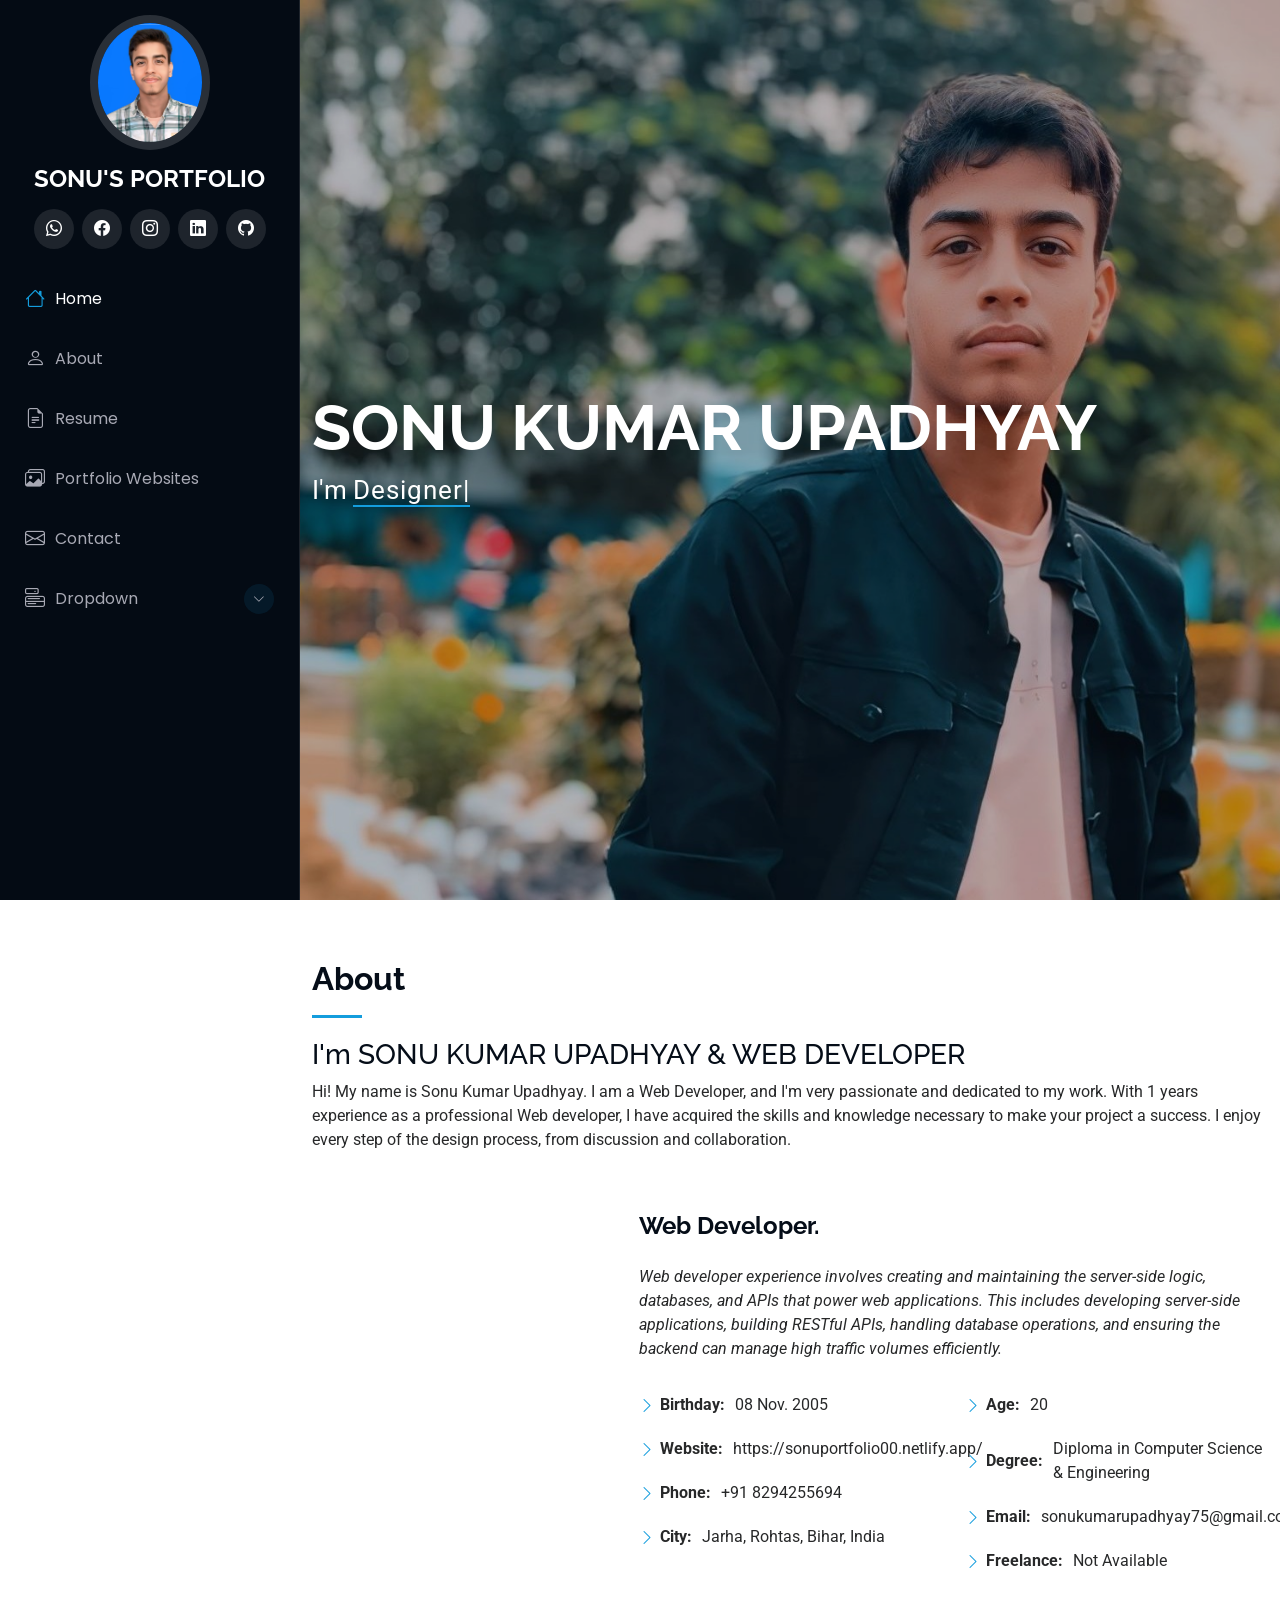
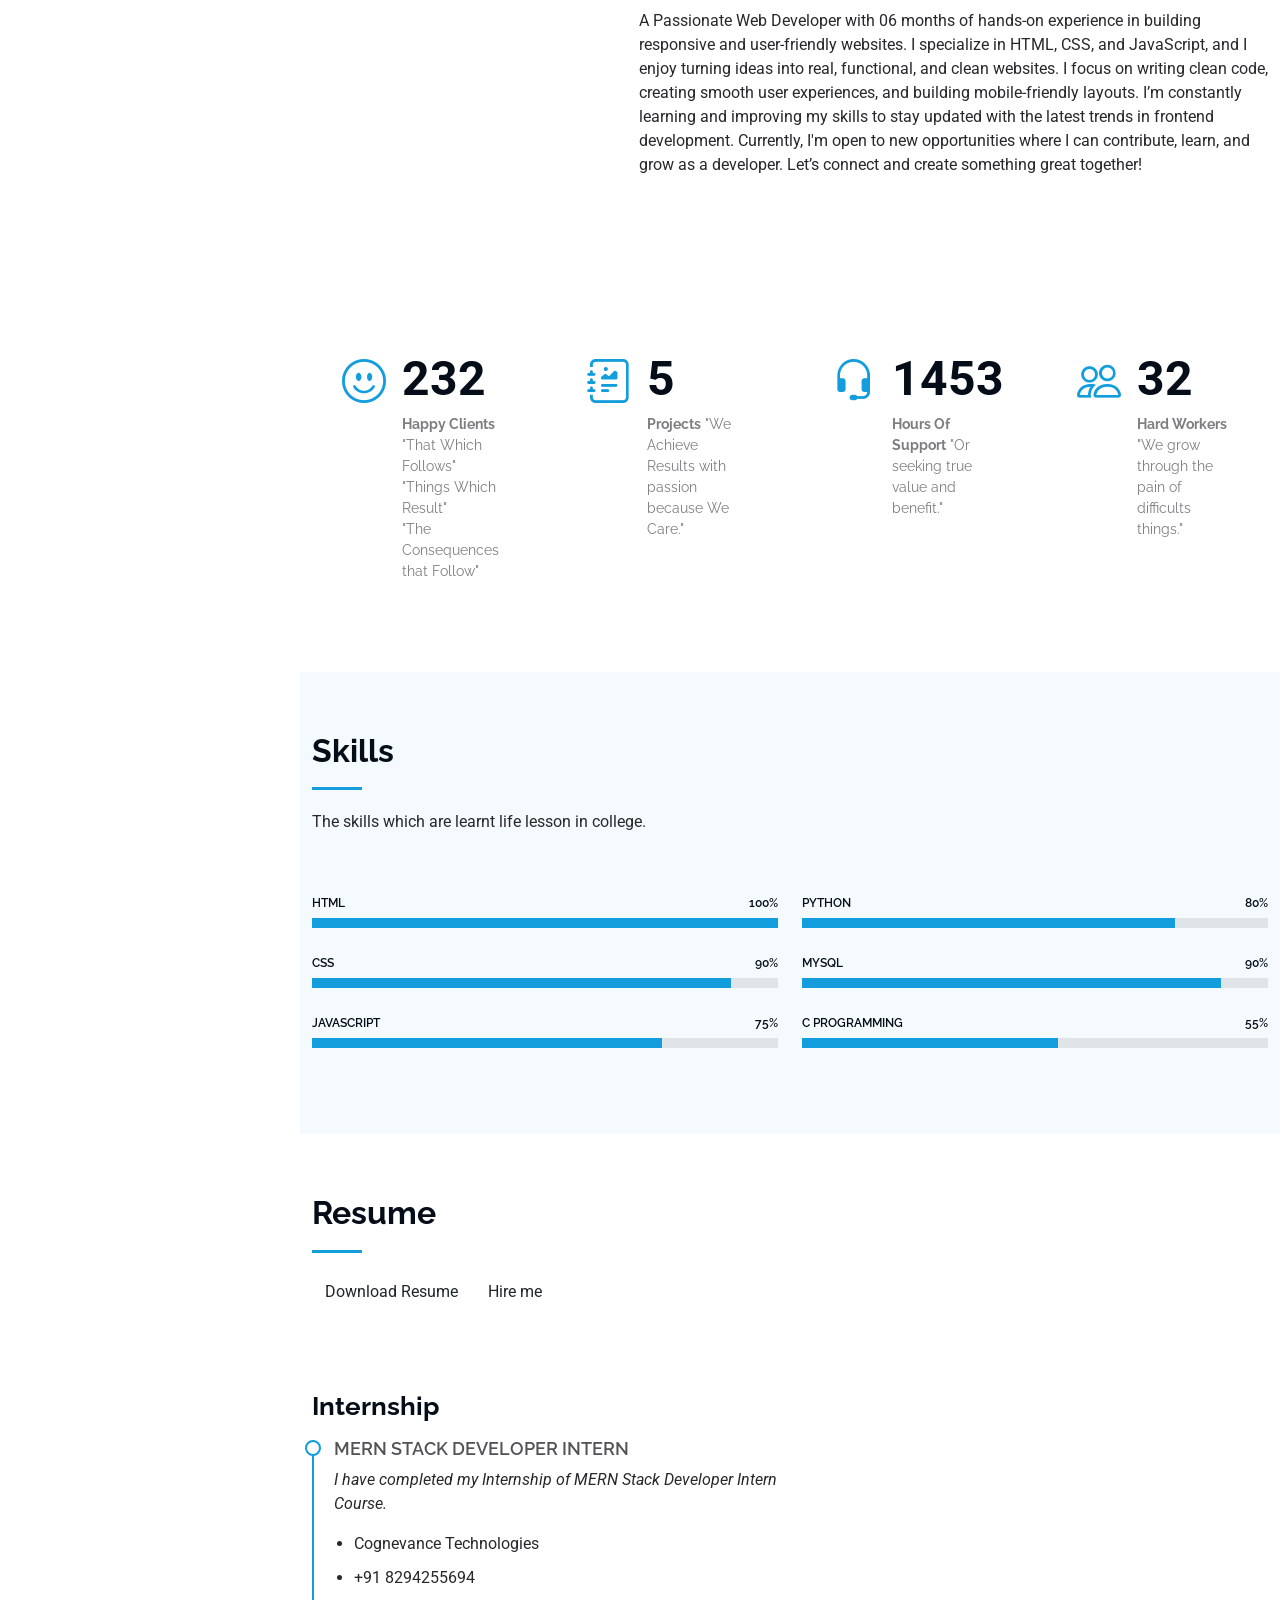
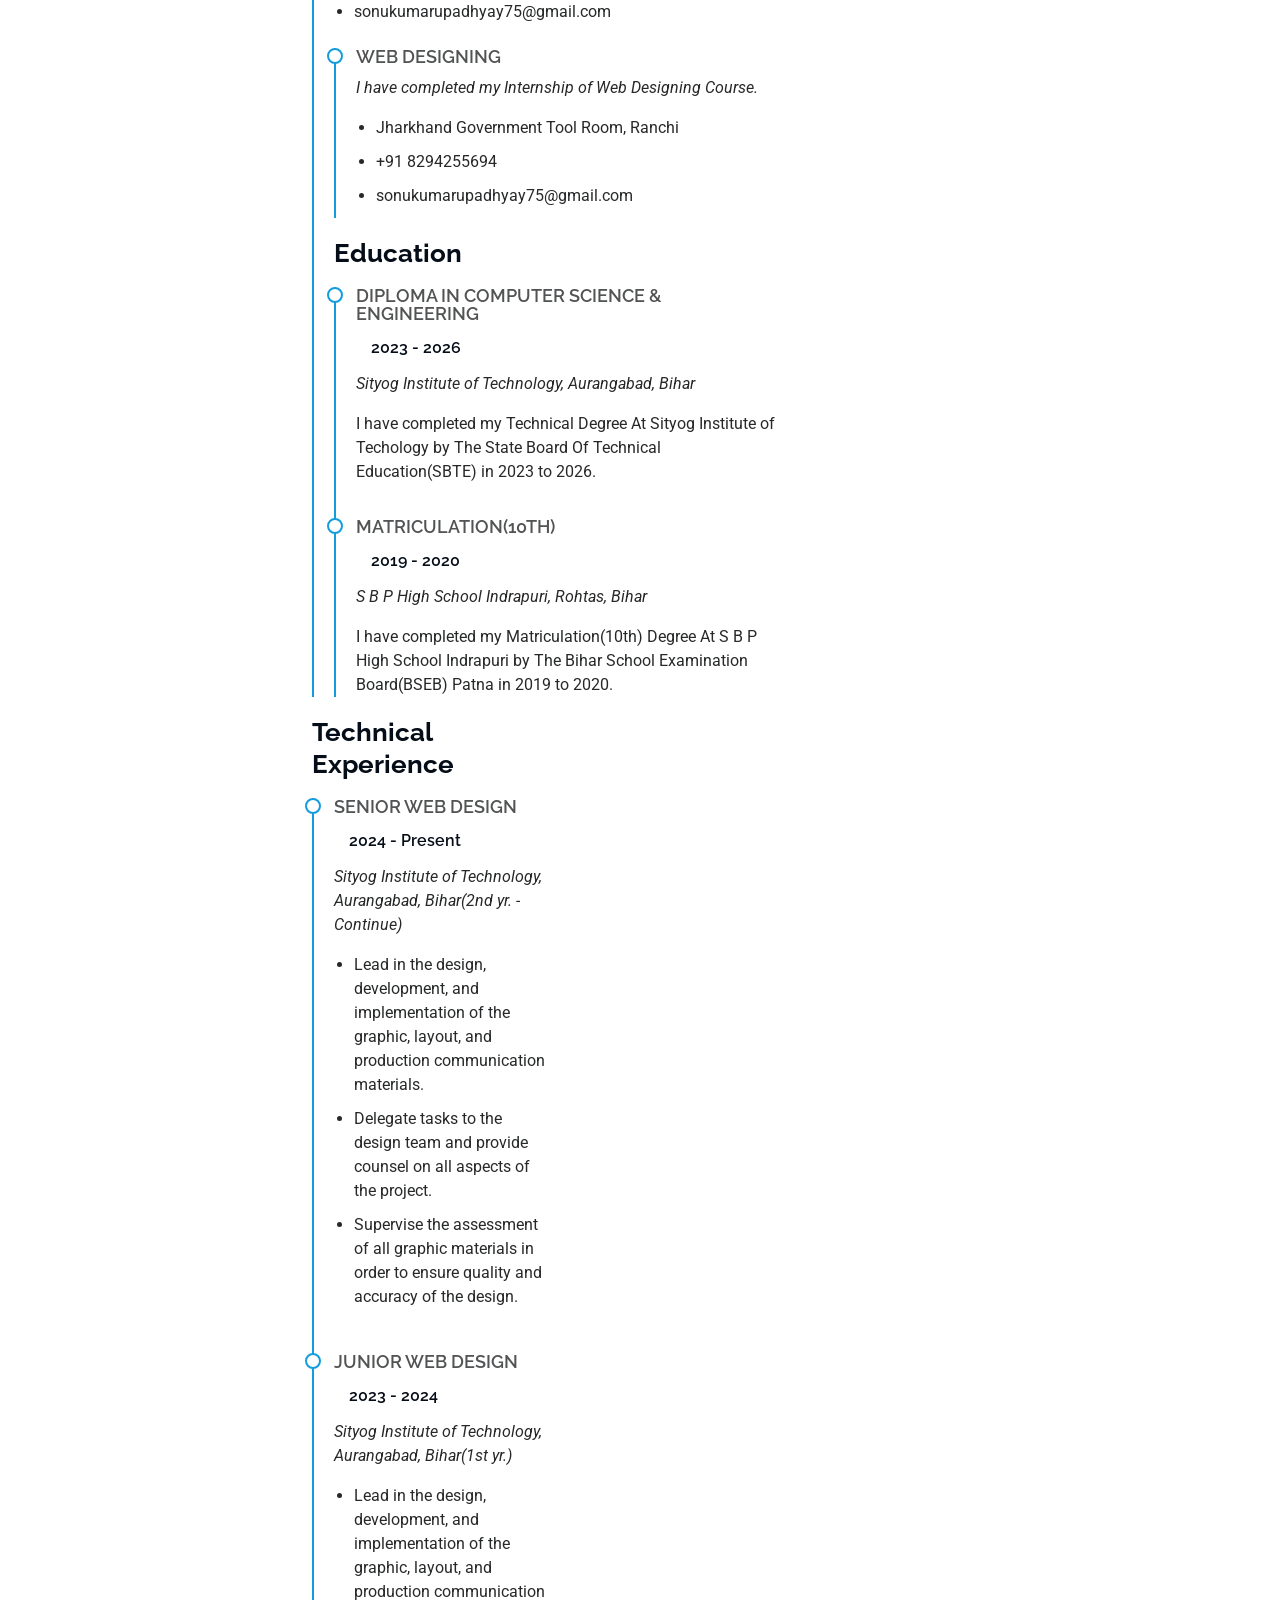
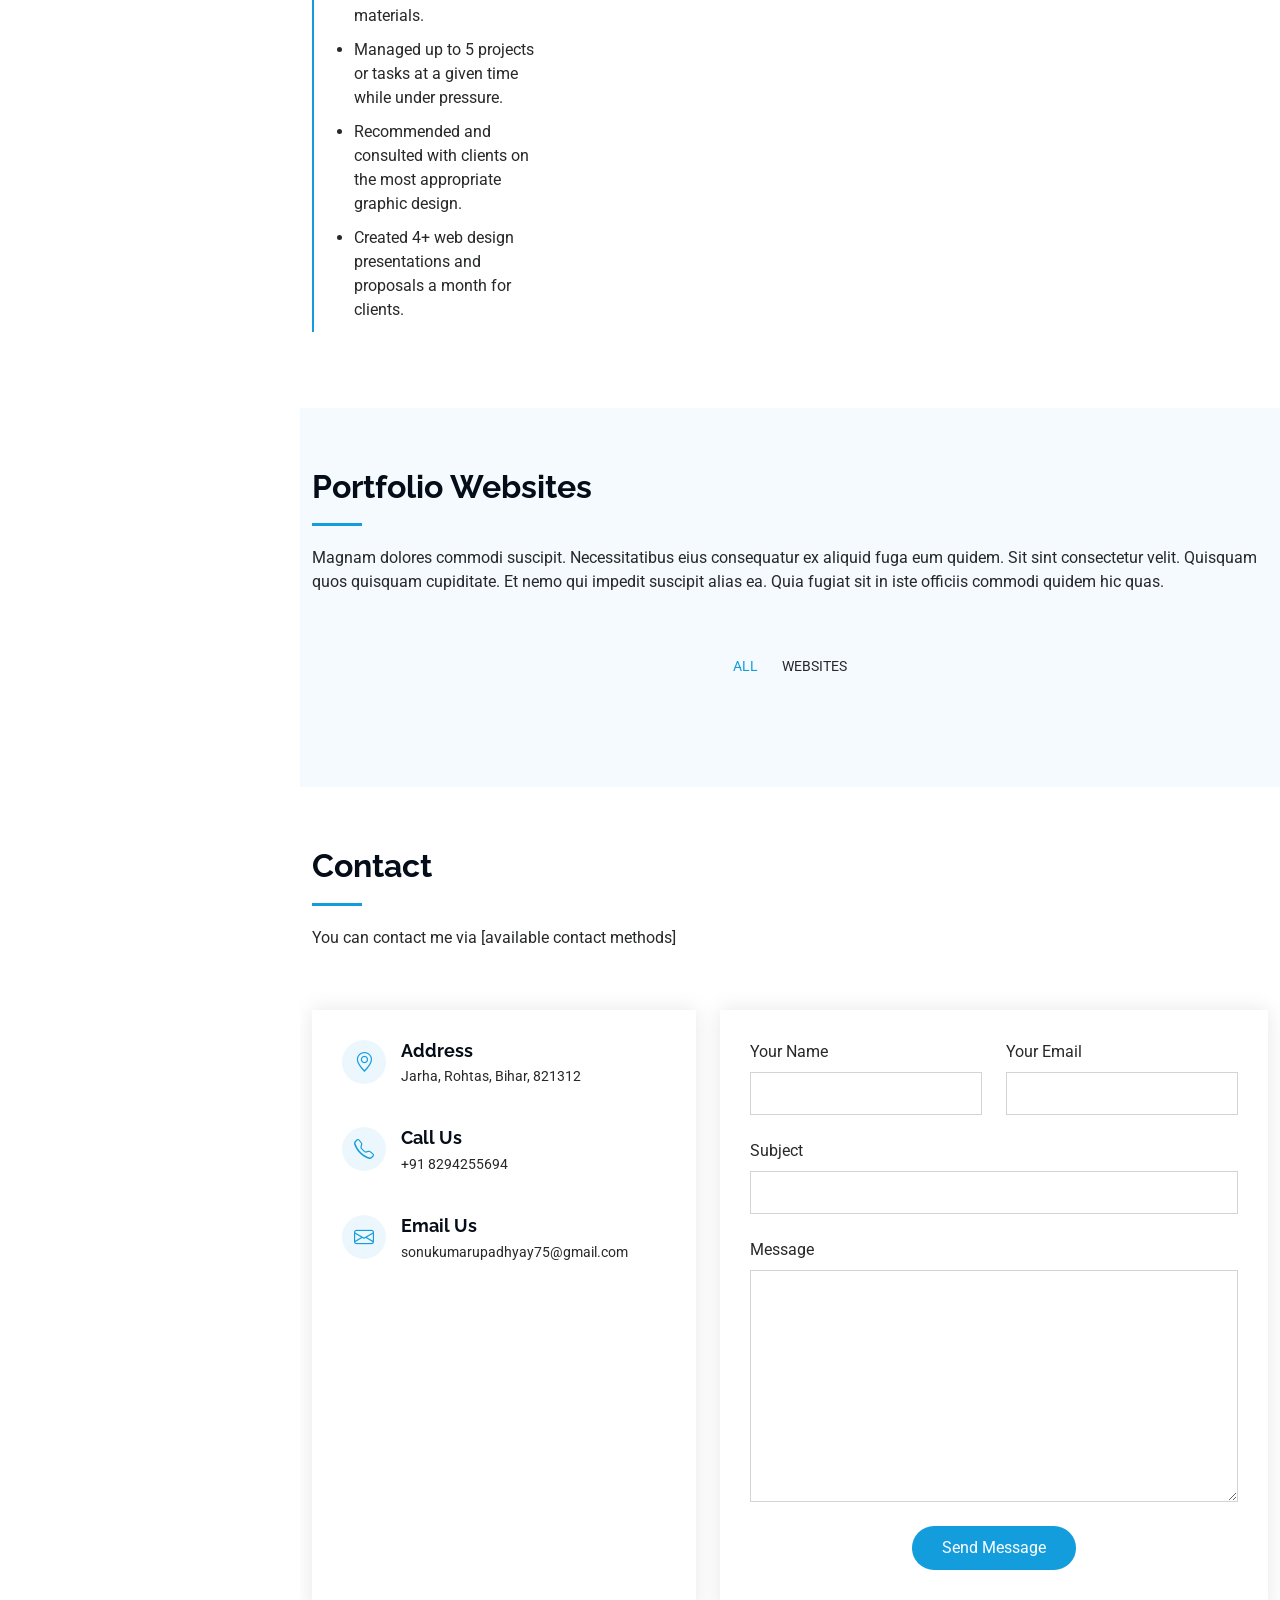
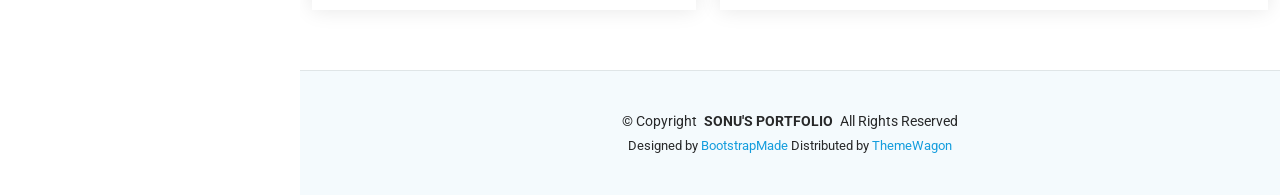
==== commit a34f69dd: "Update index.html" ====
--- a/index.html
+++ b/index.html
@@ -286,7 +286,16 @@
 
           <div class="col-lg-6" data-aos="fade-up" data-aos-delay="100">
             <h3 class="resume-title">Internship</h3>
-
+            
+            <div class="resume-item pb-0">
+              <h4>MERN Stack Developer Intern</h4>
+              <p><em>I have completed my Internship of MERN Stack Developer Intern Course.</em></p>
+              <ul>
+                <li>Cognevance Technologies</li>
+                <li>+91 8294255694</li>
+                <li>sonukumarupadhyay75@gmail.com</li>
+              </ul>
+              
             <div class="resume-item pb-0">
               <h4>Web Designing</h4>
               <p><em>I have completed my Internship of Web Designing Course.</em></p>
@@ -539,4 +548,4 @@
 
 </body>
 
-</html>+</html>
